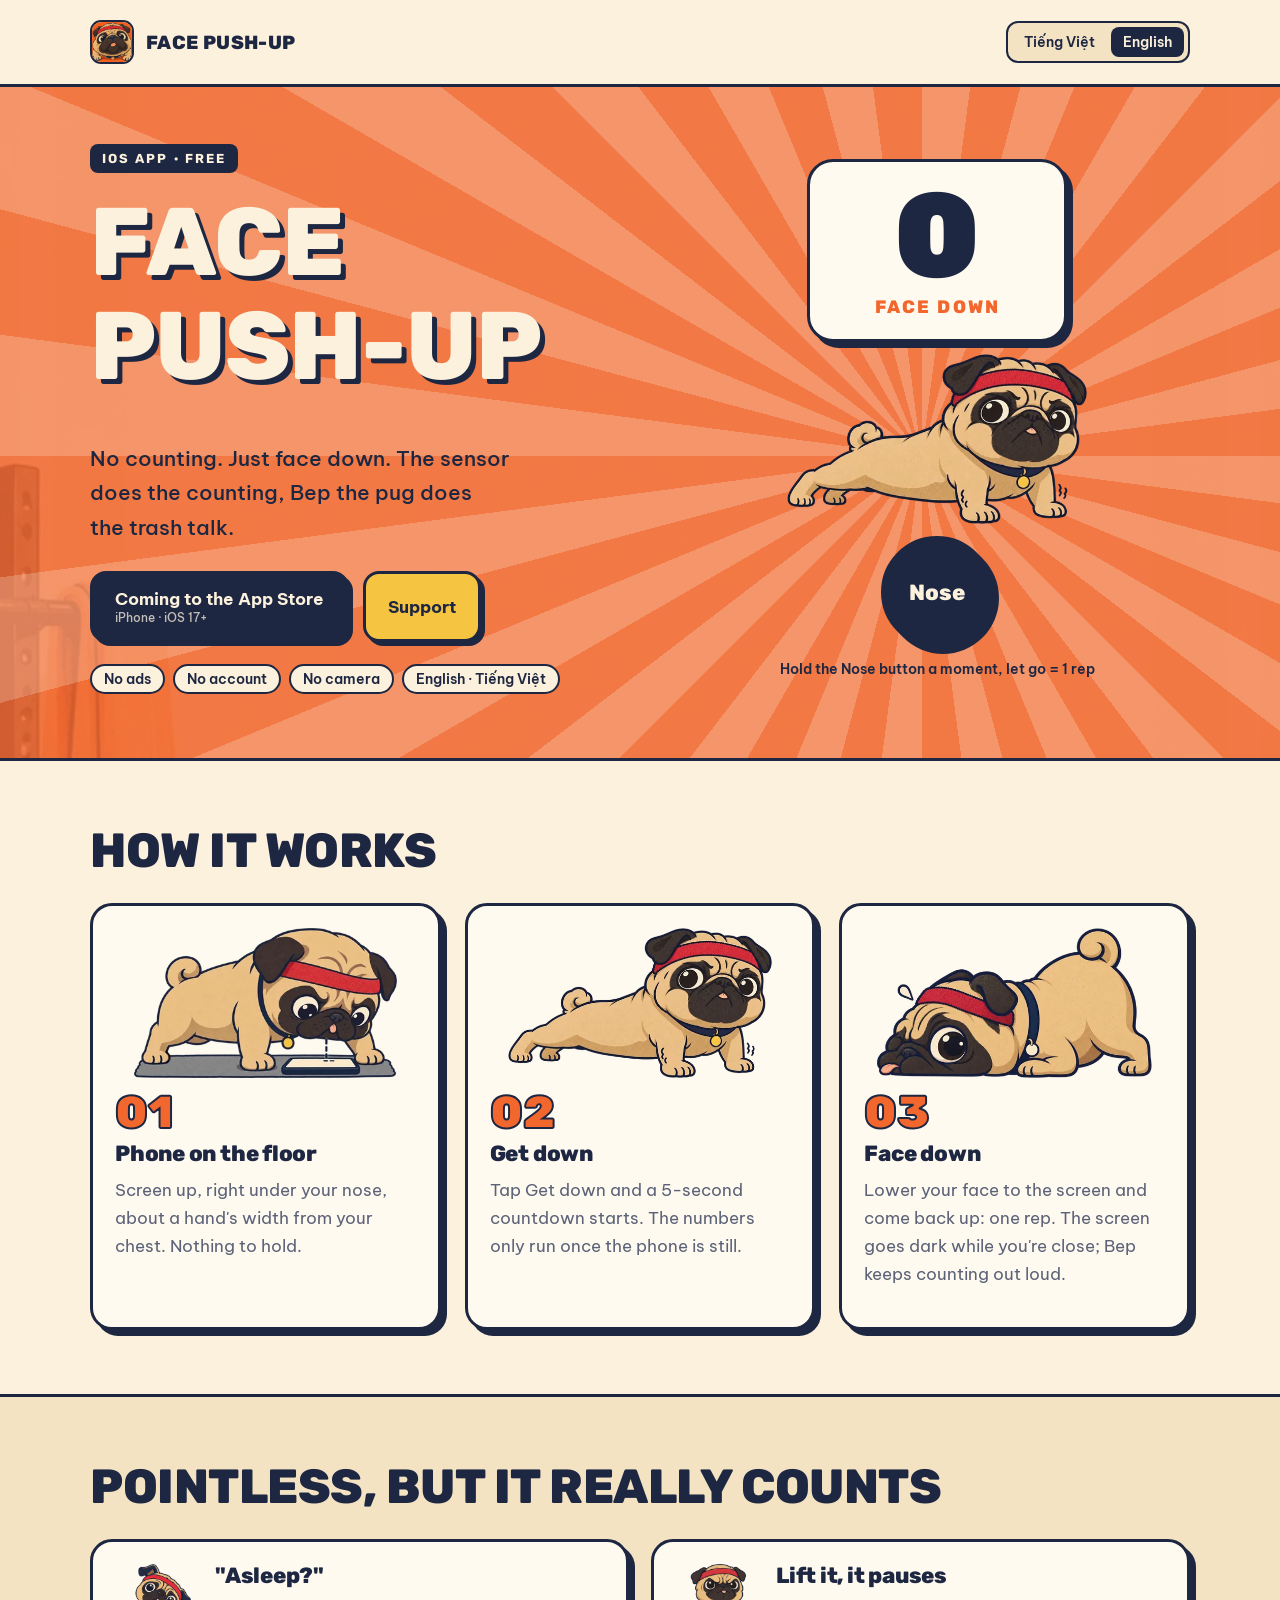
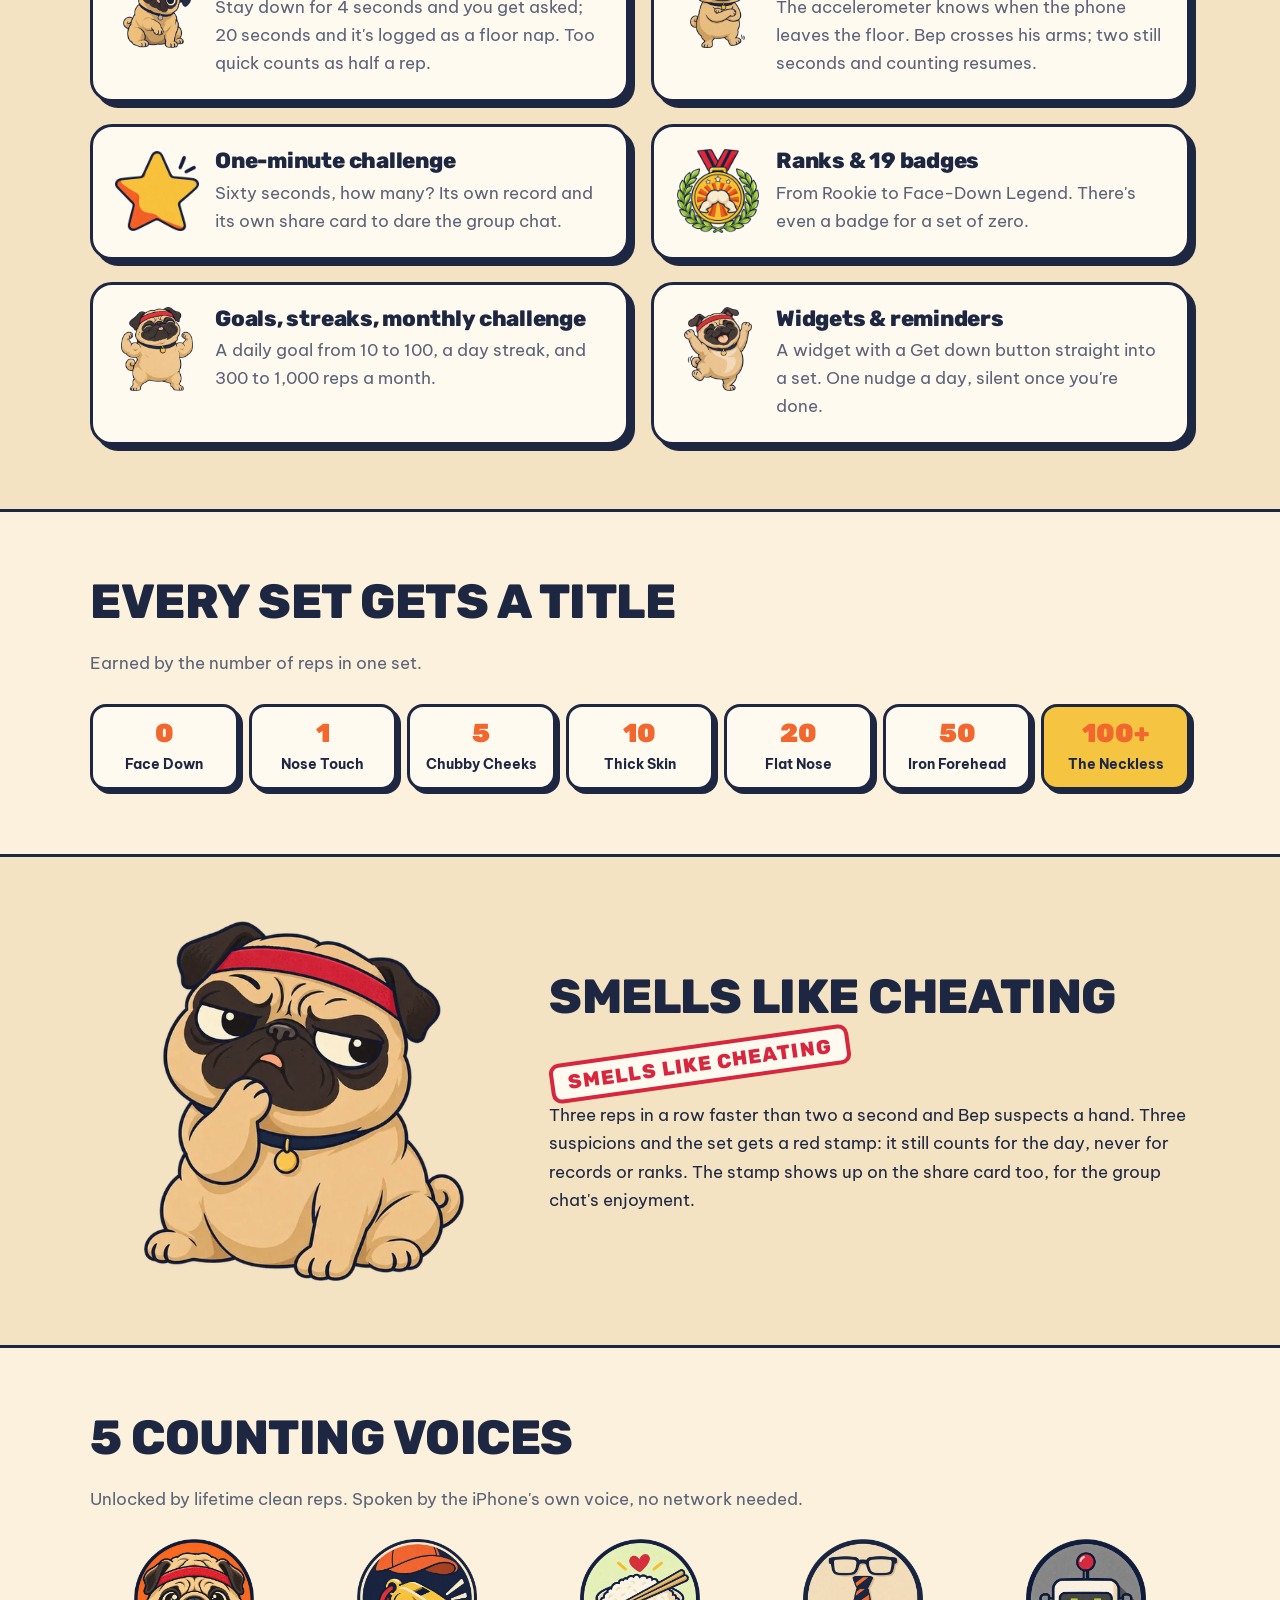
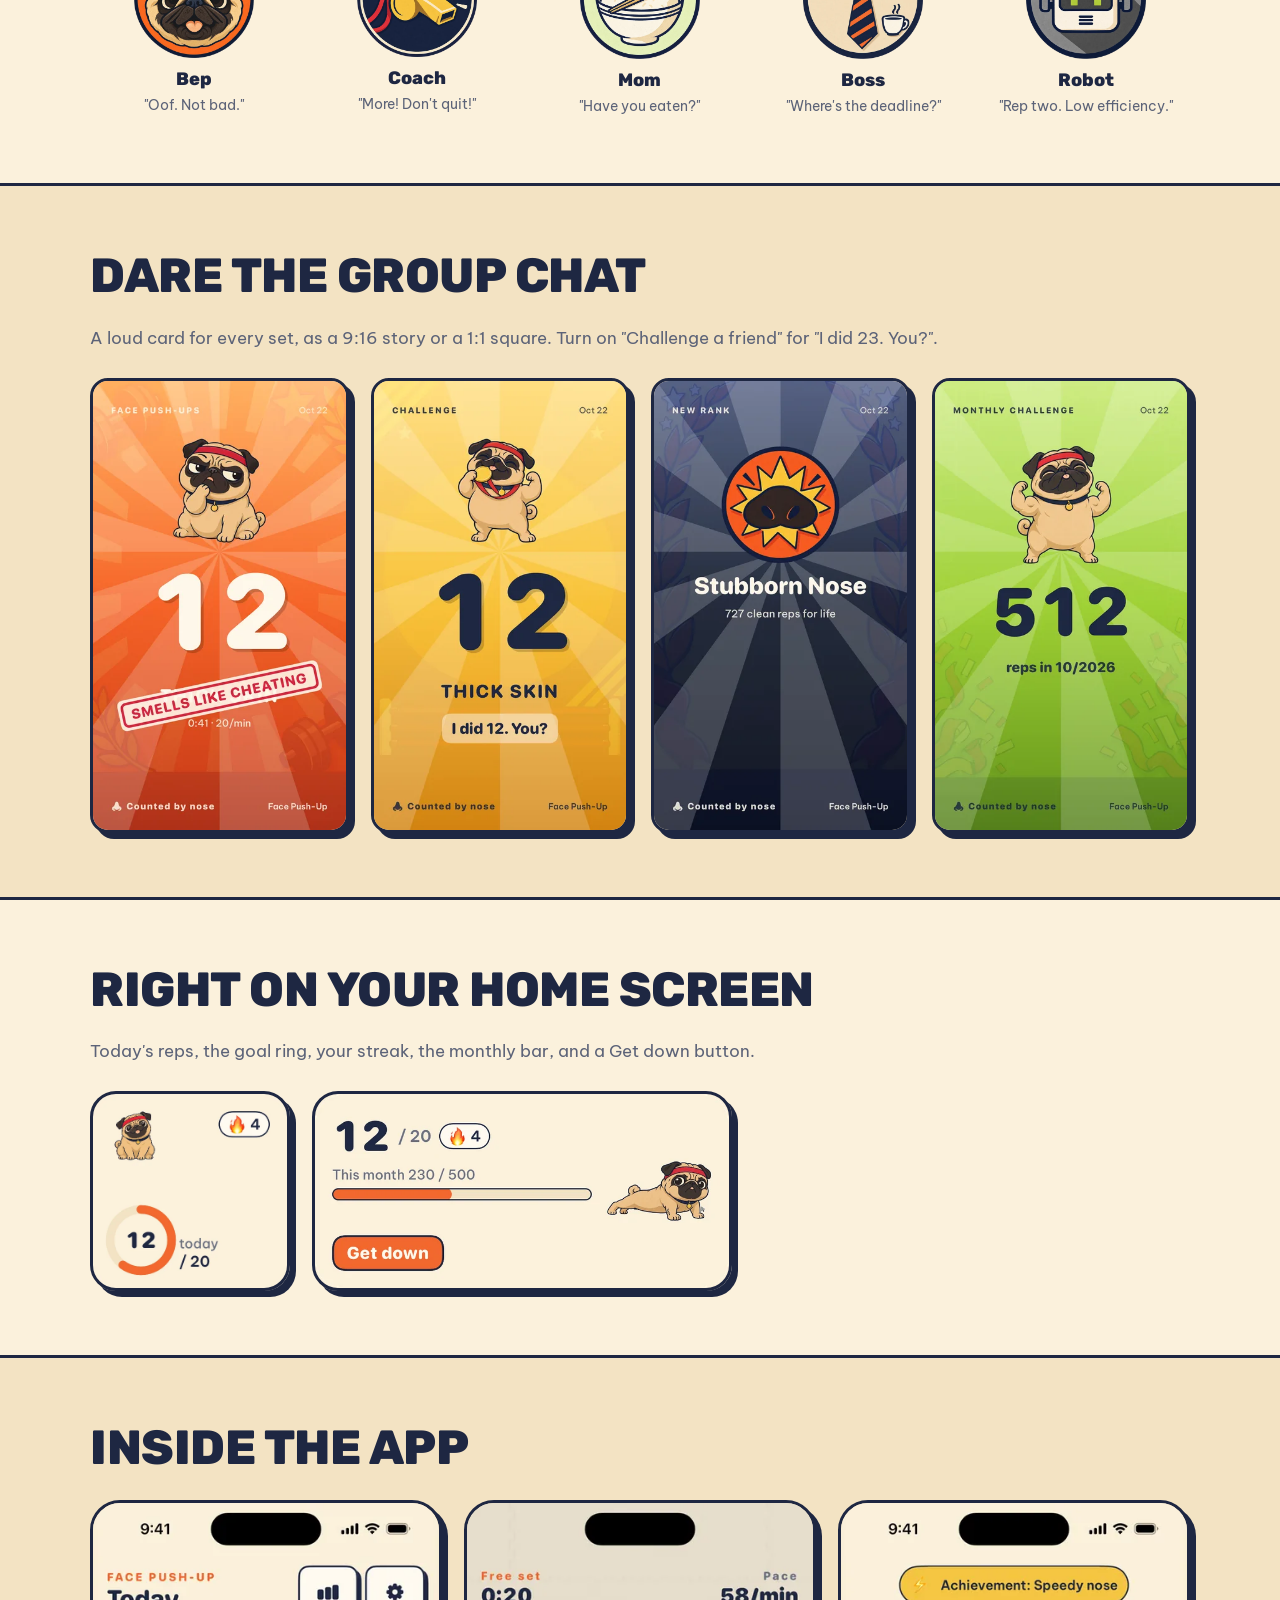
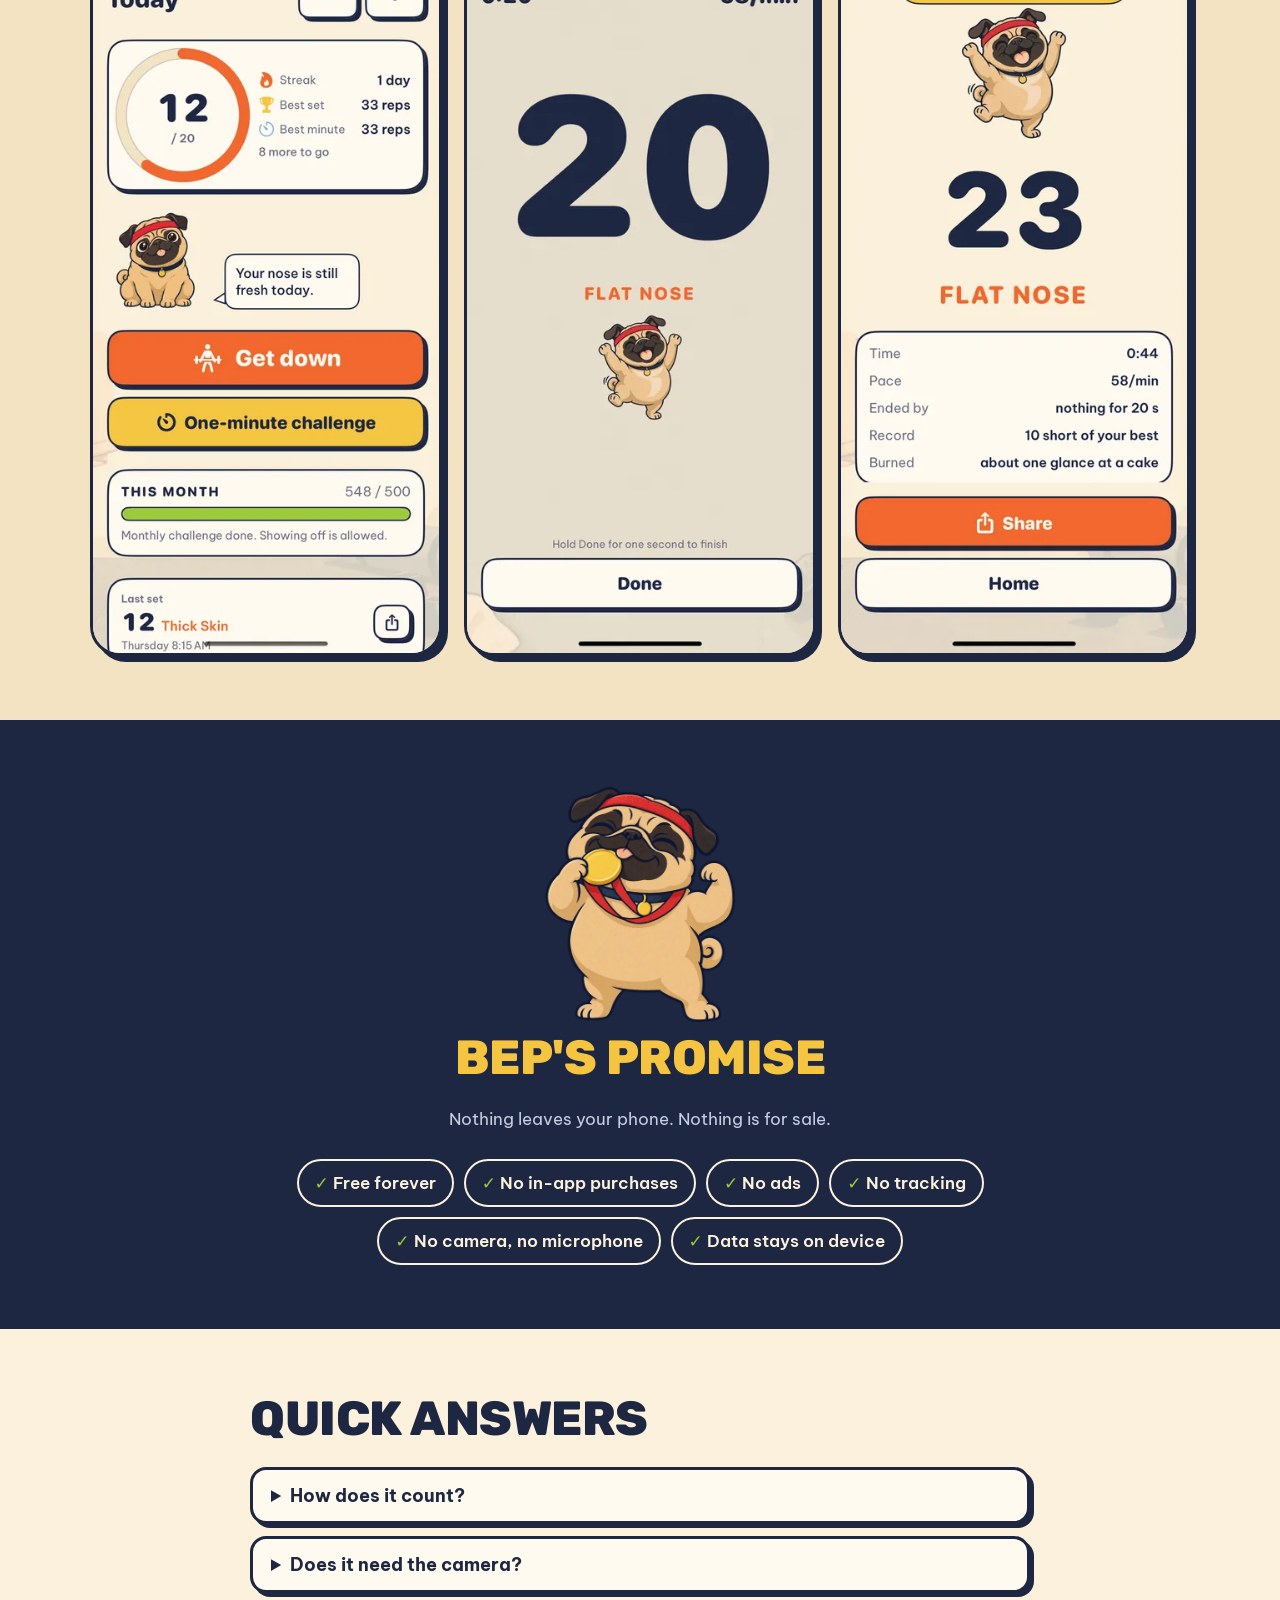
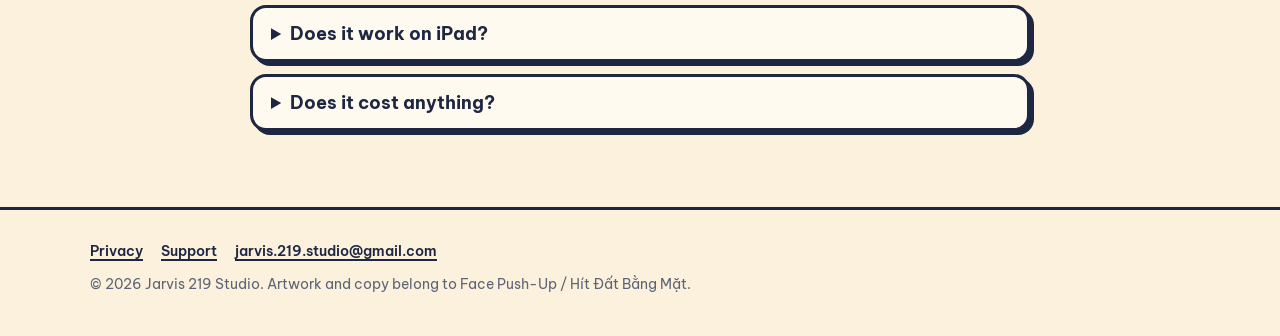
==== en/index.html @ 67f5a0e6 "Landing page, privacy policy and support for Hít Đất Bằng Mặt Static, bilingual (vi at /, en at /en/" ====
<!doctype html>
<html lang="en">
<head>
<meta charset="utf-8">
<meta name="viewport" content="width=device-width, initial-scale=1">
<title>Face Push-Up · Face down, the phone counts</title>
<meta name="description" content="Put your iPhone face up on the floor under your nose and the proximity sensor counts your push-ups. Bep the pug counts out loud, asks &quot;asleep?&quot; and stamps SMELLS LIKE CHEATING on hand-made reps. Free, offline.">
<link rel="canonical" href="https://jarvis219.github.io/hit-dat-bang-mat-site/en/">
<link rel="alternate" hreflang="vi" href="https://jarvis219.github.io/hit-dat-bang-mat-site/">
<link rel="alternate" hreflang="en" href="https://jarvis219.github.io/hit-dat-bang-mat-site/en/">
<link rel="alternate" hreflang="x-default" href="https://jarvis219.github.io/hit-dat-bang-mat-site/">
<meta name="theme-color" content="#F2672E">
<meta property="og:type" content="website">
<meta property="og:site_name" content="Hít Đất Bằng Mặt · Face Push-Up">
<meta property="og:title" content="Face Push-Up · Face down, the phone counts">
<meta property="og:description" content="Put your iPhone face up on the floor under your nose and the proximity sensor counts your push-ups. Bep the pug counts out loud, asks &quot;asleep?&quot; and stamps SMELLS LIKE CHEATING on hand-made reps. Free, offline.">
<meta property="og:url" content="https://jarvis219.github.io/hit-dat-bang-mat-site/en/">
<meta property="og:image" content="https://jarvis219.github.io/hit-dat-bang-mat-site/assets/og-en.png">
<meta property="og:image:width" content="1200">
<meta property="og:image:height" content="630">
<meta name="twitter:card" content="summary_large_image">
<meta name="twitter:image" content="https://jarvis219.github.io/hit-dat-bang-mat-site/assets/og-en.png">
<link rel="icon" type="image/png" sizes="32x32" href="../assets/favicon-32.png">
<link rel="apple-touch-icon" href="../assets/apple-touch-icon.png">
<link rel="preconnect" href="https://fonts.googleapis.com">
<link rel="preconnect" href="https://fonts.gstatic.com" crossorigin>
<link href="https://fonts.googleapis.com/css2?family=Be+Vietnam+Pro:wght@400;500;600;700&family=Rubik:wght@700;800;900&display=swap" rel="stylesheet">
<link rel="stylesheet" href="../assets/style.css?v=6ec8cf7a">
</head>
<body>
<div class="wrap top">
  <a class="brand" href="../"><img src="../assets/img/icon.webp" width="44" height="44" alt=""><span>Face Push-Up</span></a>
  <nav class="lang-switch" aria-label="Language"><a href="../" hreflang="vi">Tiếng Việt</a><a href="../en/" hreflang="en" aria-current="true">English</a></nav>
</div>

<main>
  <div class="hero-band">
    <div class="wrap hero">
      <div>
        <div class="eyebrow">iOS app · free</div>
        <h1>Face<br>Push-Up</h1>
        <p class="tagline">No counting. Just face down. The sensor does the counting, Bep the pug does the trash talk.</p>
        <div class="cta">
          <span class="btn primary" aria-disabled="true"><span>Coming to the App Store<small>iPhone · iOS 17+</small></span></span>
          <a class="btn ghost" href="../support/#en">Support</a>
        </div>
        <div class="pills"><span class="pill">No ads</span><span class="pill">No account</span><span class="pill">No camera</span><span class="pill">English · Tiếng Việt</span></div>
      </div>
      <div class="stage" id="stage">
        <div class="quip" id="quip" aria-live="polite"></div>
        <div class="counter"><b id="count">0</b><div class="title" id="title">Face Down</div></div>
        <img class="pug" id="pug" src="../assets/img/mascot_plank.webp" alt="">
        <button type="button" class="nose" id="nose">Nose</button>
        <div class="hint">Hold the Nose button a moment, let go = 1 rep</div>
      </div>
    </div>
  </div>

  <section>
    <div class="wrap">
      <h2>How it works</h2>
      <div class="grid3">
      <div class="card step"><img src="../assets/img/onb_place.webp" alt="" loading="lazy"><div class="n">01</div><h3>Phone on the floor</h3><p class="muted">Screen up, right under your nose, about a hand&#x27;s width from your chest. Nothing to hold.</p></div>
      <div class="card step"><img src="../assets/img/mascot_plank.webp" alt="" loading="lazy"><div class="n">02</div><h3>Get down</h3><p class="muted">Tap Get down and a 5-second countdown starts. The numbers only run once the phone is still.</p></div>
      <div class="card step"><img src="../assets/img/mascot_down.webp" alt="" loading="lazy"><div class="n">03</div><h3>Face down</h3><p class="muted">Lower your face to the screen and come back up: one rep. The screen goes dark while you&#x27;re close; Bep keeps counting out loud.</p></div>
      </div>
    </div>
  </section>

  <section class="alt">
    <div class="wrap">
      <h2>Pointless, but it really counts</h2>
      <div class="grid2">
      <div class="card feature"><img src="../assets/img/mascot_question.webp" alt="" loading="lazy"><div><h3>&quot;Asleep?&quot;</h3><p>Stay down for 4 seconds and you get asked; 20 seconds and it&#x27;s logged as a floor nap. Too quick counts as half a rep.</p></div></div>
      <div class="card feature"><img src="../assets/img/mascot_armscrossed.webp" alt="" loading="lazy"><div><h3>Lift it, it pauses</h3><p>The accelerometer knows when the phone leaves the floor. Bep crosses his arms; two still seconds and counting resumes.</p></div></div>
      <div class="card feature"><img src="../assets/img/fx_star.webp" alt="" loading="lazy"><div><h3>One-minute challenge</h3><p>Sixty seconds, how many? Its own record and its own share card to dare the group chat.</p></div></div>
      <div class="card feature"><img src="../assets/img/rank_5.webp" alt="" loading="lazy"><div><h3>Ranks &amp; 19 badges</h3><p>From Rookie to Face-Down Legend. There&#x27;s even a badge for a set of zero.</p></div></div>
      <div class="card feature"><img src="../assets/img/mascot_flex.webp" alt="" loading="lazy"><div><h3>Goals, streaks, monthly challenge</h3><p>A daily goal from 10 to 100, a day streak, and 300 to 1,000 reps a month.</p></div></div>
      <div class="card feature"><img src="../assets/img/mascot_cheer.webp" alt="" loading="lazy"><div><h3>Widgets &amp; reminders</h3><p>A widget with a Get down button straight into a set. One nudge a day, silent once you&#x27;re done.</p></div></div>
      </div>
    </div>
  </section>

  <section>
    <div class="wrap">
      <h2>Every set gets a title</h2>
      <p class="muted">Earned by the number of reps in one set.</p>
      <div class="ladder"><div><b>0</b><span>Face Down</span></div><div><b>1</b><span>Nose Touch</span></div><div><b>5</b><span>Chubby Cheeks</span></div><div><b>10</b><span>Thick Skin</span></div><div><b>20</b><span>Flat Nose</span></div><div><b>50</b><span>Iron Forehead</span></div><div><b>100+</b><span>The Neckless</span></div></div>
    </div>
  </section>

  <section class="alt">
    <div class="wrap cheat">
      <img src="../assets/img/mascot_suspicious.webp" alt="" loading="lazy">
      <div>
        <h2>Smells like cheating</h2>
        <p><span class="stamp">Smells like cheating</span></p>
        <p>Three reps in a row faster than two a second and Bep suspects a hand. Three suspicions and the set gets a red stamp: it still counts for the day, never for records or ranks. The stamp shows up on the share card too, for the group chat&#x27;s enjoyment.</p>
      </div>
    </div>
  </section>

  <section>
    <div class="wrap">
      <h2>5 counting voices</h2>
      <p class="muted">Unlocked by lifetime clean reps. Spoken by the iPhone&#x27;s own voice, no network needed.</p>
      <div class="voices"><figure><img src="../assets/img/voice_bep.webp" alt="" loading="lazy"><figcaption><b>Bep</b><span>&quot;Oof. Not bad.&quot;</span></figcaption></figure><figure><img src="../assets/img/voice_coach.webp" alt="" loading="lazy"><figcaption><b>Coach</b><span>&quot;More! Don&#x27;t quit!&quot;</span></figcaption></figure><figure><img src="../assets/img/voice_mom.webp" alt="" loading="lazy"><figcaption><b>Mom</b><span>&quot;Have you eaten?&quot;</span></figcaption></figure><figure><img src="../assets/img/voice_boss.webp" alt="" loading="lazy"><figcaption><b>Boss</b><span>&quot;Where&#x27;s the deadline?&quot;</span></figcaption></figure><figure><img src="../assets/img/voice_robot.webp" alt="" loading="lazy"><figcaption><b>Robot</b><span>&quot;Rep two. Low efficiency.&quot;</span></figcaption></figure></div>
    </div>
  </section>

  <section class="alt">
    <div class="wrap">
      <h2>Dare the group chat</h2>
      <p class="muted">A loud card for every set, as a 9:16 story or a 1:1 square. Turn on &quot;Challenge a friend&quot; for &quot;I did 23. You?&quot;.</p>
      <div class="shots cards"><img src="../assets/cards/session_en.webp" alt="" loading="lazy"><img src="../assets/cards/challenge_en.webp" alt="" loading="lazy"><img src="../assets/cards/rank_en.webp" alt="" loading="lazy"><img src="../assets/cards/month_en.webp" alt="" loading="lazy"></div>
    </div>
  </section>

  <section>
    <div class="wrap">
      <h2>Right on your home screen</h2>
      <p class="muted">Today&#x27;s reps, the goal ring, your streak, the monthly bar, and a Get down button.</p>
      <div class="widgets"><img class="w-small" src="../assets/widgets/en-small.webp" alt="" loading="lazy"><img class="w-medium" src="../assets/widgets/en-medium.webp" alt="" loading="lazy"></div>
    </div>
  </section>

  <section class="alt">
    <div class="wrap">
      <h2>Inside the app</h2>
      <div class="shots"><img src="../assets/shots/en-home.webp" alt="Today" loading="lazy"><img src="../assets/shots/en-session.webp" alt="Counting" loading="lazy"><img src="../assets/shots/en-summary.webp" alt="Summary" loading="lazy"></div>
    </div>
  </section>

  <section class="promise">
    <div class="wrap">
      <img src="../assets/img/mascot_champion.webp" alt="" width="190" style="margin:0 auto 10px" loading="lazy">
      <h2>Bep&#x27;s promise</h2>
      <p class="muted">Nothing leaves your phone. Nothing is for sale.</p>
      <ul><li>Free forever</li><li>No in-app purchases</li><li>No ads</li><li>No tracking</li><li>No camera, no microphone</li><li>Data stays on device</li></ul>
    </div>
  </section>

  <section>
    <div class="wrap" style="max-width:780px">
      <h2>Quick answers</h2>
      <details><summary>How does it count?</summary><p>With the proximity sensor at the top edge of the iPhone, the one that turns the screen off when you hold the phone to your ear. Face close switches it on, face up switches it off; each cycle is one rep.</p></details><details><summary>Does it need the camera?</summary><p>No. No camera, no microphone. The only permission it may ask for is notifications, and only after your first set.</p></details><details><summary>Does it work on iPad?</summary><p>No. iPads have no proximity sensor, so version 1.0 is iPhone only.</p></details><details><summary>Does it cost anything?</summary><p>No. Completely free, no in-app purchases, no ads. New voices unlock with the reps you do.</p></details>
    </div>
  </section>
</main>
<footer>
  <div class="wrap">
    <nav>
      <a href="../privacy/#en">Privacy</a>
      <a href="../support/#en">Support</a>
      <a href="mailto:jarvis.219.studio@gmail.com">jarvis.219.studio@gmail.com</a>
    </nav>
    <div>© 2026 Jarvis 219 Studio. Artwork and copy belong to Face Push-Up / Hít Đất Bằng Mặt.</div>
  </div>
</footer>

<audio id="thud" src="../assets/audio/snd_rep.m4a" preload="auto"></audio>
<audio id="droop" src="../assets/audio/snd_half.m4a" preload="auto"></audio>
<script>
(() => {
  // The app's rep rules in miniature: hold ≥ 150 ms, reps ≥ 400 ms apart, three gaps < 500 ms = suspicious.
  const T = {"titles": ["Face Down", "Nose Touch", "Chubby Cheeks", "Thick Skin", "Flat Nose", "Iron Forehead", "The Neckless"], "thresholds": [0, 1, 5, 10, 20, 50, 100], "half": "half a rep", "fast": "hand or face?", "ten": "Ten. Officially thick-skinned."}, img = "../assets/img/";
  const stage = document.getElementById("stage"), nose = document.getElementById("nose"), count = document.getElementById("count"),
        title = document.getElementById("title"), pug = document.getElementById("pug"), quip = document.getElementById("quip"),
        thud = document.getElementById("thud"), droop = document.getElementById("droop");
  let n = 0, downAt = 0, last = 0, gaps = [], quipTimer = 0, isDown = false;
  const play = (a) => { try { a.currentTime = 0; a.play(); } catch (e) {} };
  const say = (text, bad) => {
    quip.textContent = text; quip.className = "quip show" + (bad ? " bad" : "");
    clearTimeout(quipTimer); quipTimer = setTimeout(() => quip.className = "quip", 1600);
  };
  const mood = (m) => pug.src = img + "mascot_" + m + ".webp";
  const down = (ev) => { if (isDown) return; isDown = true; ev.preventDefault(); downAt = performance.now(); stage.classList.add("down"); mood("down"); };
  const up = () => {
    if (!isDown) return; isDown = false; stage.classList.remove("down");
    const now = performance.now();
    if (now - downAt < 150) { play(droop); say(T.half); mood("question"); return; }
    if (last && now - last < 400) { mood("plank"); return; }
    if (last) { gaps.push(now - last); if (gaps.length > 3) gaps.shift(); }
    last = now; n += 1; play(thud);
    count.textContent = n.toLocaleString(document.documentElement.lang);
    let i = 0; T.thresholds.forEach((t, k) => { if (n >= t) i = k; });
    title.textContent = T.titles[i];
    if (gaps.length === 3 && gaps.every(g => g < 500)) { say(T.fast, true); mood("suspicious"); gaps = []; return; }
    if (n === 10) say(T.ten);
    mood(n % 10 === 0 ? "cheer" : "plank");
  };
  nose.addEventListener("pointerdown", down);
  window.addEventListener("pointerup", up);
  window.addEventListener("pointercancel", up);
  nose.addEventListener("keydown", (ev) => { if ((ev.key === " " || ev.key === "Enter") && !ev.repeat) down(ev); });
  nose.addEventListener("keyup", (ev) => { if (ev.key === " " || ev.key === "Enter") up(); });
})();
</script>
</body>
</html>
---- assets/style.css ----
/* Hít Đất Bằng Mặt — "Gym bình dân": a retro screen-printed sports poster.
   Cream paper, burnt orange, navy ink, whistle yellow, lime. Chunky navy borders, hard offset shadows. */
:root {
  --cream: #FBF1DC;
  --cream-deep: #F3E3C3;
  --surface: #FFFAF0;
  --navy: #1E2742;
  --muted: #5C6378;
  --orange: #F2672E;
  --orange-soft: #FFD9C4;
  --yellow: #F5C542;
  --yellow-soft: #FCEBB5;
  --lime: #9CCB3B;
  --lime-soft: #E8F3C8;
  --red: #D7263D;
  --rubber: #8E8E8E;
  --display: "Rubik", "Be Vietnam Pro", system-ui, sans-serif;
  --sans: "Be Vietnam Pro", system-ui, -apple-system, sans-serif;
  --radius: 22px;
  --border: 3px solid var(--navy);
  --shadow: 6px 6px 0 var(--navy);
}

* { box-sizing: border-box; }
html { scroll-behavior: smooth; }
body {
  margin: 0;
  background: var(--cream);
  color: var(--navy);
  font: 400 17px/1.65 var(--sans);
  -webkit-font-smoothing: antialiased;
}
img { max-width: 100%; height: auto; display: block; }
a { color: var(--navy); text-decoration-thickness: 2px; text-underline-offset: 3px; }
a:hover { color: var(--orange); }
h1, h2, h3 { font-family: var(--display); font-weight: 800; line-height: 1.08; margin: 0 0 .45em; letter-spacing: -.01em; }
h1 { font-size: clamp(48px, 9vw, 96px); text-transform: uppercase; }
h2 { font-size: clamp(30px, 5vw, 48px); text-transform: uppercase; }
h3 { font-size: 22px; }
p { margin: 0 0 1em; }
.wrap { width: min(1100px, 100% - 40px); margin-inline: auto; }
.muted { color: var(--muted); }
.eyebrow { display: inline-block; font: 700 13px/1 var(--display); letter-spacing: .16em; text-transform: uppercase;
  background: var(--navy); color: var(--cream); padding: 8px 12px; border-radius: 8px; margin-bottom: 18px; }
.card { background: var(--surface); border: var(--border); border-radius: var(--radius); box-shadow: var(--shadow); padding: 22px; }

/* Top bar */
.top { display: flex; align-items: center; justify-content: space-between; gap: 12px; padding: 20px 0; }
.brand { display: flex; align-items: center; gap: 12px; text-decoration: none; color: var(--navy); font: 800 19px var(--display); text-transform: uppercase; letter-spacing: .02em; }
.brand img { width: 44px; height: 44px; border-radius: 11px; border: 2px solid var(--navy); }
.lang-switch { display: flex; gap: 4px; background: var(--cream-deep); padding: 4px; border-radius: 12px; border: 2px solid var(--navy); }
.lang-switch a { padding: 6px 12px; border-radius: 8px; text-decoration: none; color: var(--navy); font: 600 14px var(--sans); }
.lang-switch a[aria-current="true"] { background: var(--navy); color: var(--cream); }

/* Hero */
.hero-band { background: var(--orange) url("img/bg_gym.webp") center / cover; position: relative; border-block: var(--border); overflow: hidden; }
.hero-band::before { content: ""; position: absolute; inset: 0; background:
  repeating-conic-gradient(from 0deg at 72% 55%, rgba(255,250,240,.22) 0 7.5deg, transparent 7.5deg 15deg), rgba(242,103,46,.86); }
.hero > *, .grid3 > *, .grid2 > * { min-width: 0; }
.hero { position: relative; display: grid; grid-template-columns: minmax(0, 1.05fr) minmax(0, .95fr); gap: 36px; align-items: center; padding: 56px 0 64px; }
.hero h1 { color: var(--cream); text-shadow: 5px 5px 0 var(--navy); }
.hero .tagline { font-size: 21px; font-weight: 500; color: var(--navy); max-width: 30ch; }
.cta { display: flex; flex-wrap: wrap; gap: 14px; margin-top: 26px; }
.btn { display: inline-flex; align-items: center; gap: 10px; padding: 14px 22px; border-radius: 16px; font: 700 17px var(--sans);
  text-decoration: none; border: var(--border); box-shadow: 4px 4px 0 var(--navy); transition: transform .08s, box-shadow .08s; }
.btn:active { transform: translate(3px, 3px); box-shadow: 1px 1px 0 var(--navy); }
.btn.primary { background: var(--navy); color: var(--cream); }
.btn.primary small { display: block; font: 500 12px var(--sans); opacity: .75; }
.btn.ghost { background: var(--yellow); color: var(--navy); }
.btn.ghost:hover { color: var(--navy); background: #f8d25e; }
.pills { display: flex; flex-wrap: wrap; gap: 8px; margin-top: 22px; }
.pill { background: var(--cream); border: 2px solid var(--navy); border-radius: 999px; padding: 4px 12px; font: 600 14px var(--sans); }

/* The tappable nose */
.stage { position: relative; display: grid; justify-items: center; gap: 12px; text-align: center; user-select: none; -webkit-user-select: none; }
.stage .counter { background: var(--surface); border: var(--border); border-radius: 26px; box-shadow: var(--shadow); padding: 14px 28px 18px; min-width: 260px; }
.stage .counter b { display: block; font: 900 clamp(72px, 12vw, 120px)/1 var(--display); font-variant-numeric: tabular-nums; }
.stage .title { font: 800 18px var(--display); letter-spacing: .12em; text-transform: uppercase; color: var(--orange); min-height: 1.4em; }
.stage .pug { width: min(300px, 80%); transition: transform .12s; }
.stage.down .pug { transform: translateY(14px) scaleY(.9); }
.stage .nose { width: 112px; height: 112px; border-radius: 50%; border: var(--border); box-shadow: var(--shadow); background: var(--navy);
  color: var(--cream); font: 800 22px var(--display); cursor: pointer; touch-action: none; transition: transform .06s, box-shadow .06s, background .06s; }
.stage.down .nose { transform: translate(4px, 4px); box-shadow: 2px 2px 0 var(--navy); background: var(--lime); color: var(--navy); }
.stage .hint { font: 600 14px var(--sans); color: var(--navy); }
.stage .quip { position: absolute; top: 4px; left: 50%; transform: translateX(-50%); white-space: nowrap; background: var(--yellow);
  border: 2px solid var(--navy); border-radius: 12px; padding: 4px 12px; font: 700 15px var(--sans); opacity: 0; transition: opacity .2s; pointer-events: none; }
.stage .quip.show { opacity: 1; }
.stage .quip.bad { background: var(--red); color: var(--cream); }

/* Sections */
section { padding: 64px 0; }
section.alt { background: var(--cream-deep); border-block: var(--border); }
.grid3 { display: grid; grid-template-columns: repeat(3, minmax(0, 1fr)); gap: 24px; margin-top: 26px; }
.grid2 { display: grid; grid-template-columns: repeat(2, minmax(0, 1fr)); gap: 22px; margin-top: 26px; }
.step img { height: 150px; width: auto; margin: 0 auto 12px; object-fit: contain; }
.step .n { font: 900 46px/1 var(--display); color: var(--orange); -webkit-text-stroke: 2px var(--navy); margin-bottom: 6px; }
.feature { display: flex; gap: 16px; align-items: flex-start; }
.feature img { width: 84px; height: 84px; object-fit: contain; flex: none; }
.feature h3 { margin-bottom: .25em; }
.feature p { margin: 0; color: var(--muted); }

/* Titles ladder */
.ladder { display: grid; grid-template-columns: repeat(7, minmax(0, 1fr)); gap: 10px; margin-top: 26px; }
.ladder div { background: var(--surface); border: var(--border); border-radius: 16px; padding: 14px 8px; text-align: center; box-shadow: 4px 4px 0 var(--navy); }
.ladder b { display: block; font: 900 26px/1 var(--display); color: var(--orange); }
.ladder span { display: block; font: 700 14px/1.3 var(--sans); margin-top: 8px; }
.ladder div:last-child { background: var(--yellow); }

/* Stamp */
.stamp { display: inline-block; font: 800 20px var(--display); letter-spacing: .06em; text-transform: uppercase; color: var(--red);
  border: 4px solid var(--red); border-radius: 10px; padding: 4px 14px; transform: rotate(-8deg); background: var(--surface); }
.cheat { display: grid; grid-template-columns: minmax(0, .8fr) minmax(0, 1.2fr); gap: 32px; align-items: center; }
.cheat img { max-width: 320px; margin: 0 auto; }

/* Voices */
.voices { display: grid; grid-template-columns: repeat(5, minmax(0, 1fr)); gap: 16px; margin-top: 26px; }
.voices figure { margin: 0; text-align: center; }
.voices img { width: 120px; margin: 0 auto 10px; }
.voices figcaption b { display: block; font: 800 18px var(--display); }
.voices figcaption span { font-size: 14px; color: var(--muted); }

/* Shots, cards, widgets */
.shots { display: grid; grid-template-columns: repeat(3, minmax(0, 1fr)); gap: 22px; margin-top: 26px; }
.shots img { border: var(--border); border-radius: 30px; box-shadow: var(--shadow); background: var(--surface); }
.shots.cards { grid-template-columns: repeat(4, minmax(0, 1fr)); }
.shots.cards img { border-radius: 18px; }
.widgets { display: flex; flex-wrap: wrap; gap: 22px; align-items: flex-start; margin-top: 26px; }
.widgets img { border: var(--border); border-radius: 26px; box-shadow: var(--shadow); }
.widgets .w-small { width: 200px; }
.widgets .w-medium { width: 420px; max-width: 100%; }

/* Promise */
.promise { background: var(--navy); color: var(--cream); text-align: center; }
.promise h2 { color: var(--yellow); }
.promise .muted { color: #c8cde0; }
.promise ul { list-style: none; padding: 0; margin: 26px auto 0; display: flex; flex-wrap: wrap; justify-content: center; gap: 10px; max-width: 820px; }
.promise li { border: 2px solid var(--cream); border-radius: 999px; padding: 8px 16px; font-weight: 600; }
.promise li::before { content: "✓ "; color: var(--lime); font-weight: 800; }

/* FAQ / docs */
details { background: var(--surface); border: var(--border); border-radius: 16px; padding: 14px 18px; margin-bottom: 12px; box-shadow: 4px 4px 0 var(--navy); }
summary { cursor: pointer; font: 700 18px var(--sans); }
details p { margin: 10px 0 0; color: var(--muted); }
.doc { padding: 10px 0 60px; max-width: 820px; }
.doc header { text-align: center; margin-bottom: 30px; }
.doc .mascot { width: 200px; margin: 0 auto 6px; }
.doc article { margin-bottom: 30px; }
.doc article h3 { margin-top: 1.2em; }
.doc .date { color: var(--muted); font-size: 15px; }
.seal { display: inline-block; background: var(--lime); border: 2px solid var(--navy); border-radius: 10px; padding: 4px 12px; font: 800 16px var(--display); text-transform: uppercase; }

/* Footer */
footer { border-top: var(--border); padding: 30px 0 40px; font-size: 14px; color: var(--muted); }
footer nav { display: flex; flex-wrap: wrap; gap: 18px; margin-bottom: 10px; }
footer a { font-weight: 600; }

@media (max-width: 860px) {
  .hero, .cheat { grid-template-columns: 1fr; }
  .hero { padding: 36px 0 48px; }
  .grid3, .grid2 { grid-template-columns: 1fr; }
  .ladder { grid-template-columns: repeat(4, minmax(0, 1fr)); }
  .voices { grid-template-columns: repeat(3, minmax(0, 1fr)); }
  .shots { grid-template-columns: repeat(2, minmax(0, 1fr)); }
  .shots.cards { grid-template-columns: repeat(2, minmax(0, 1fr)); }
}
@media (max-width: 480px) {
  .top .brand span { display: none; }
  .ladder { grid-template-columns: repeat(2, minmax(0, 1fr)); }
  .voices { grid-template-columns: repeat(2, minmax(0, 1fr)); }
  .shots { grid-template-columns: 1fr; }
  .widgets .w-small { width: calc(50% - 11px); }
}
@media (prefers-reduced-motion: reduce) {
  * { transition: none !important; scroll-behavior: auto !important; }
}
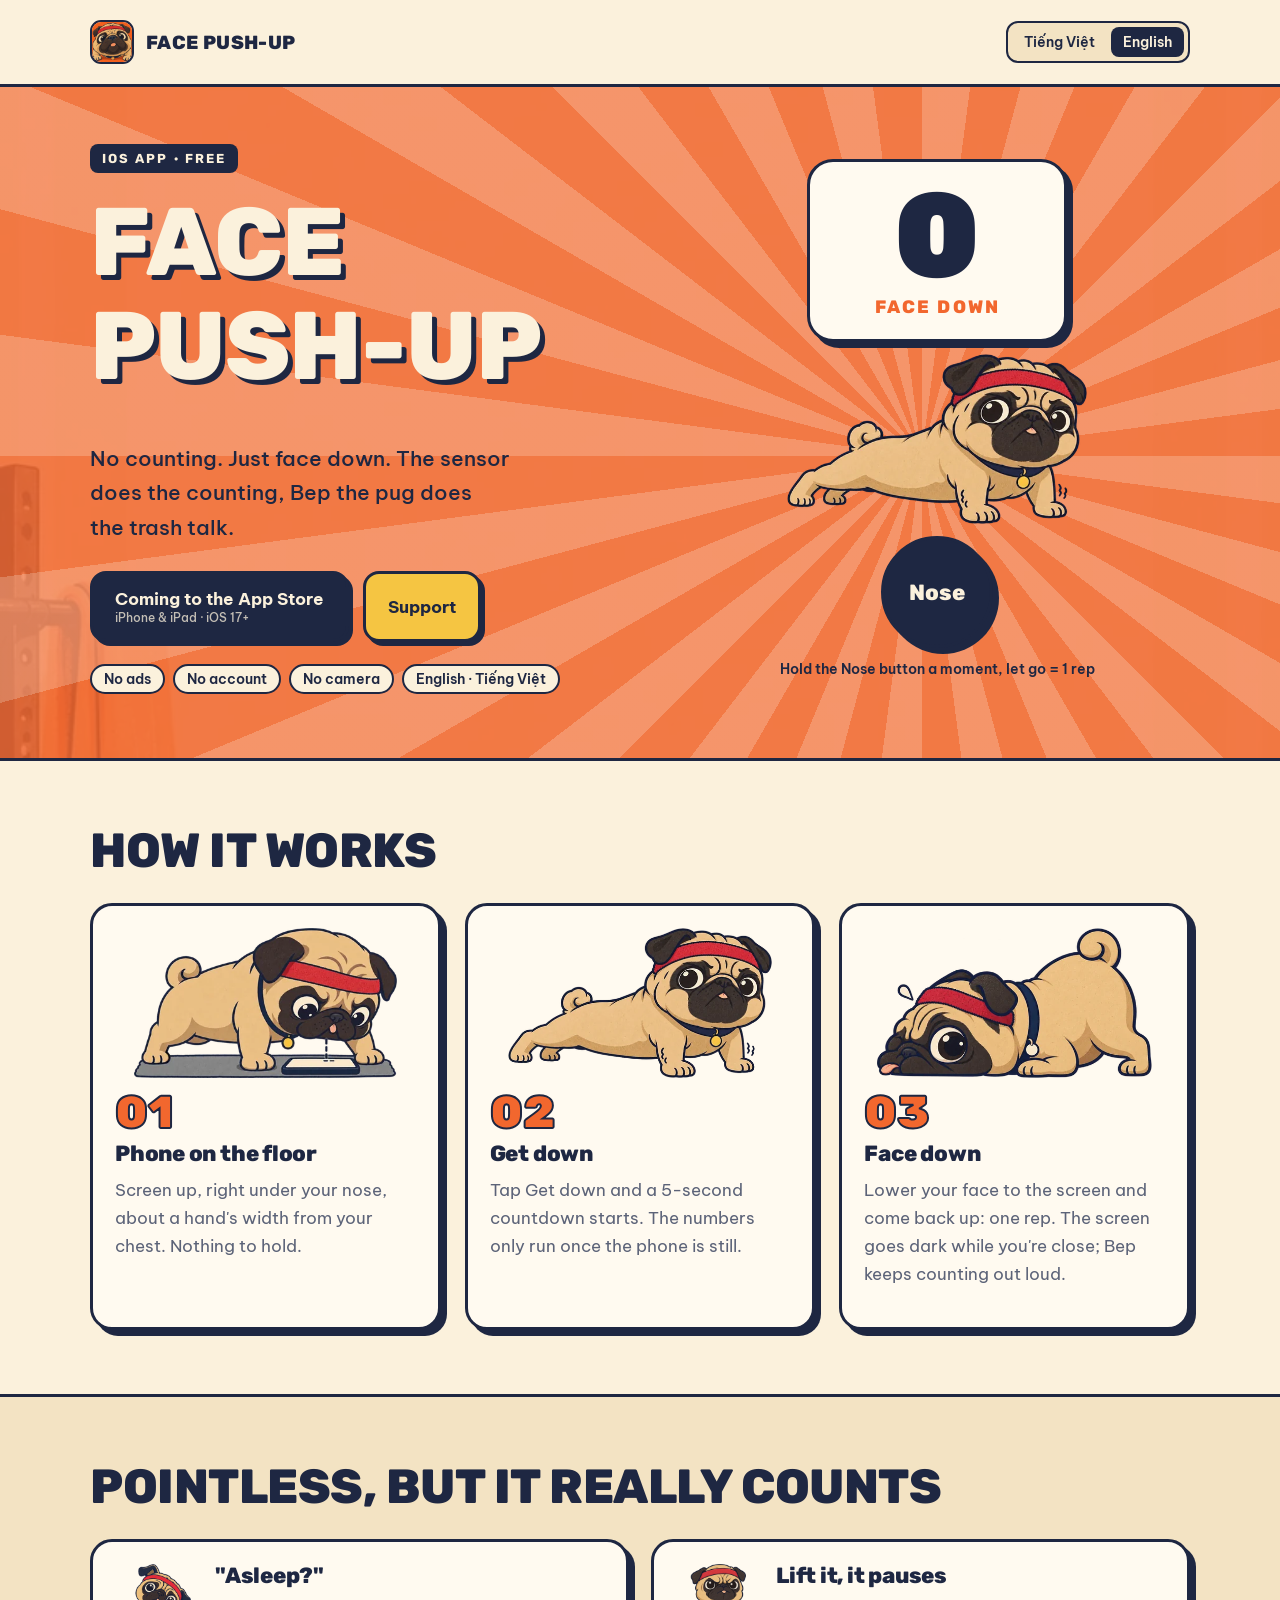
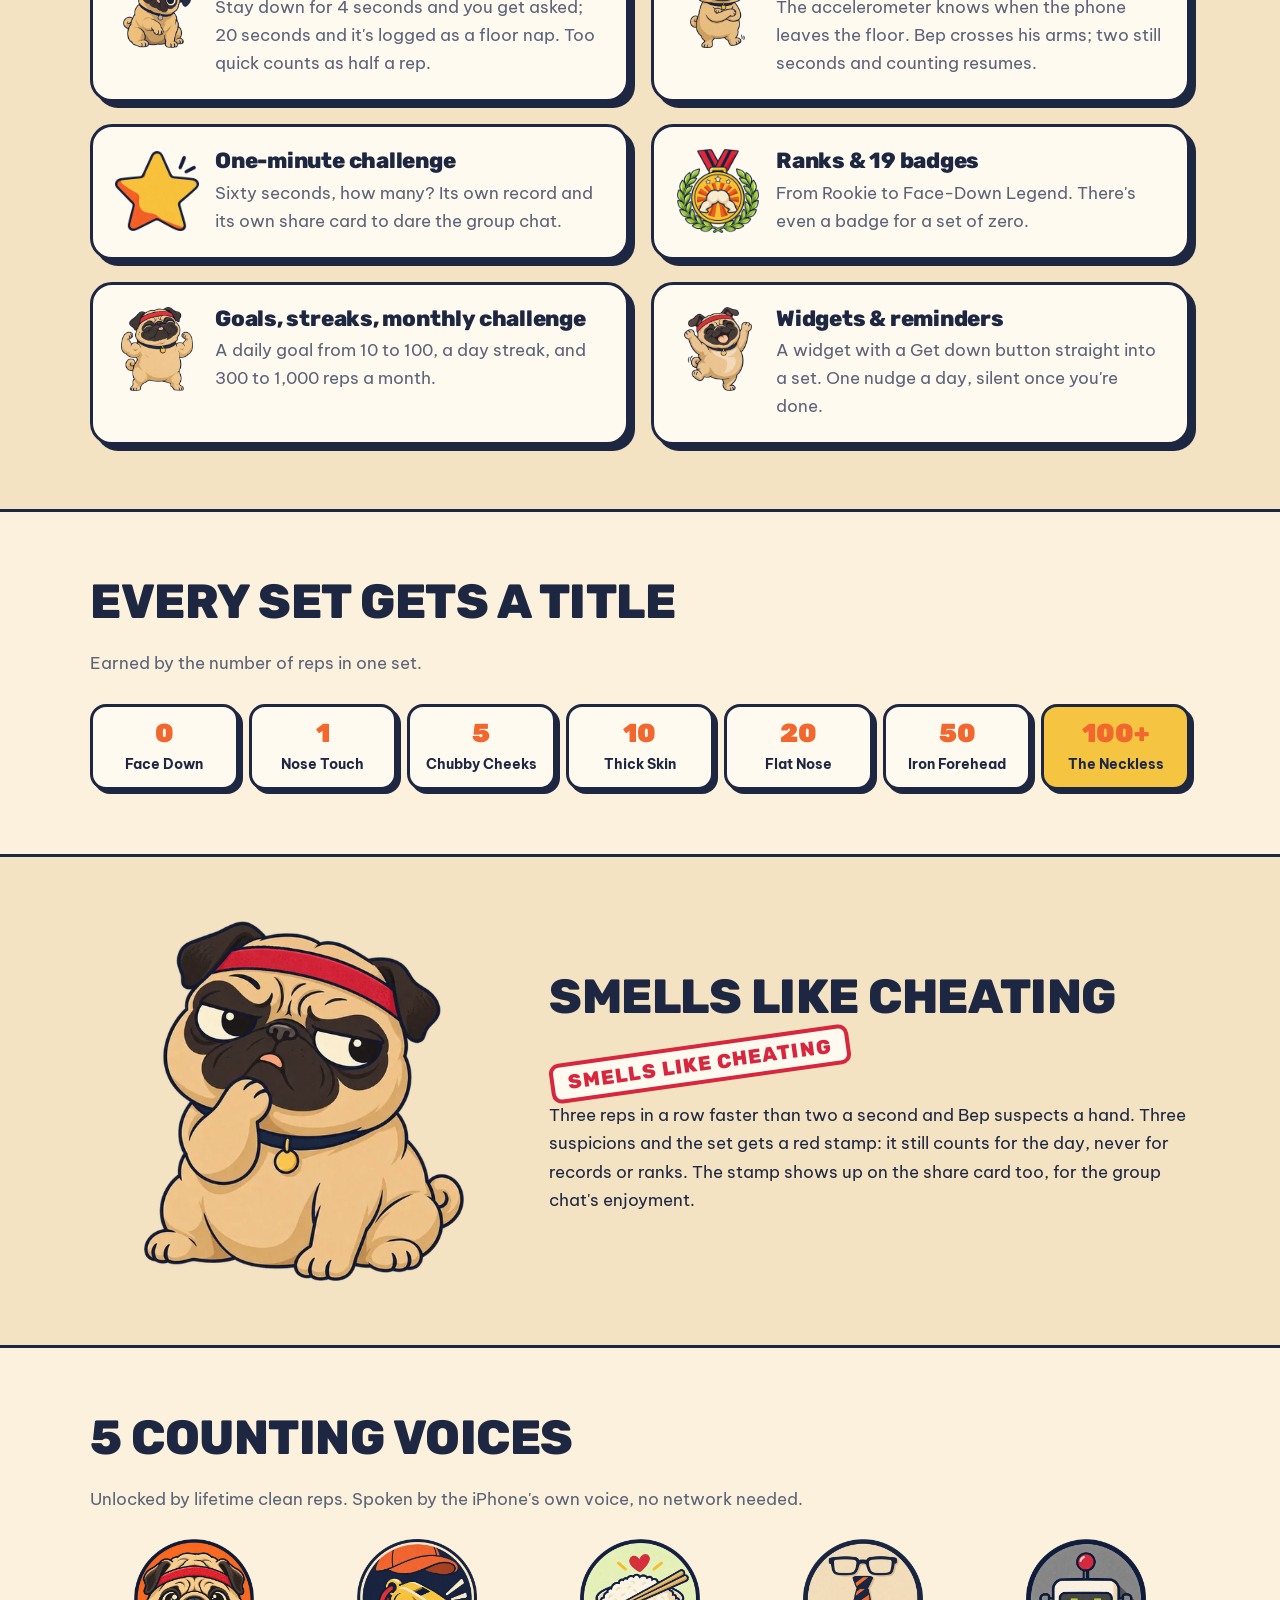
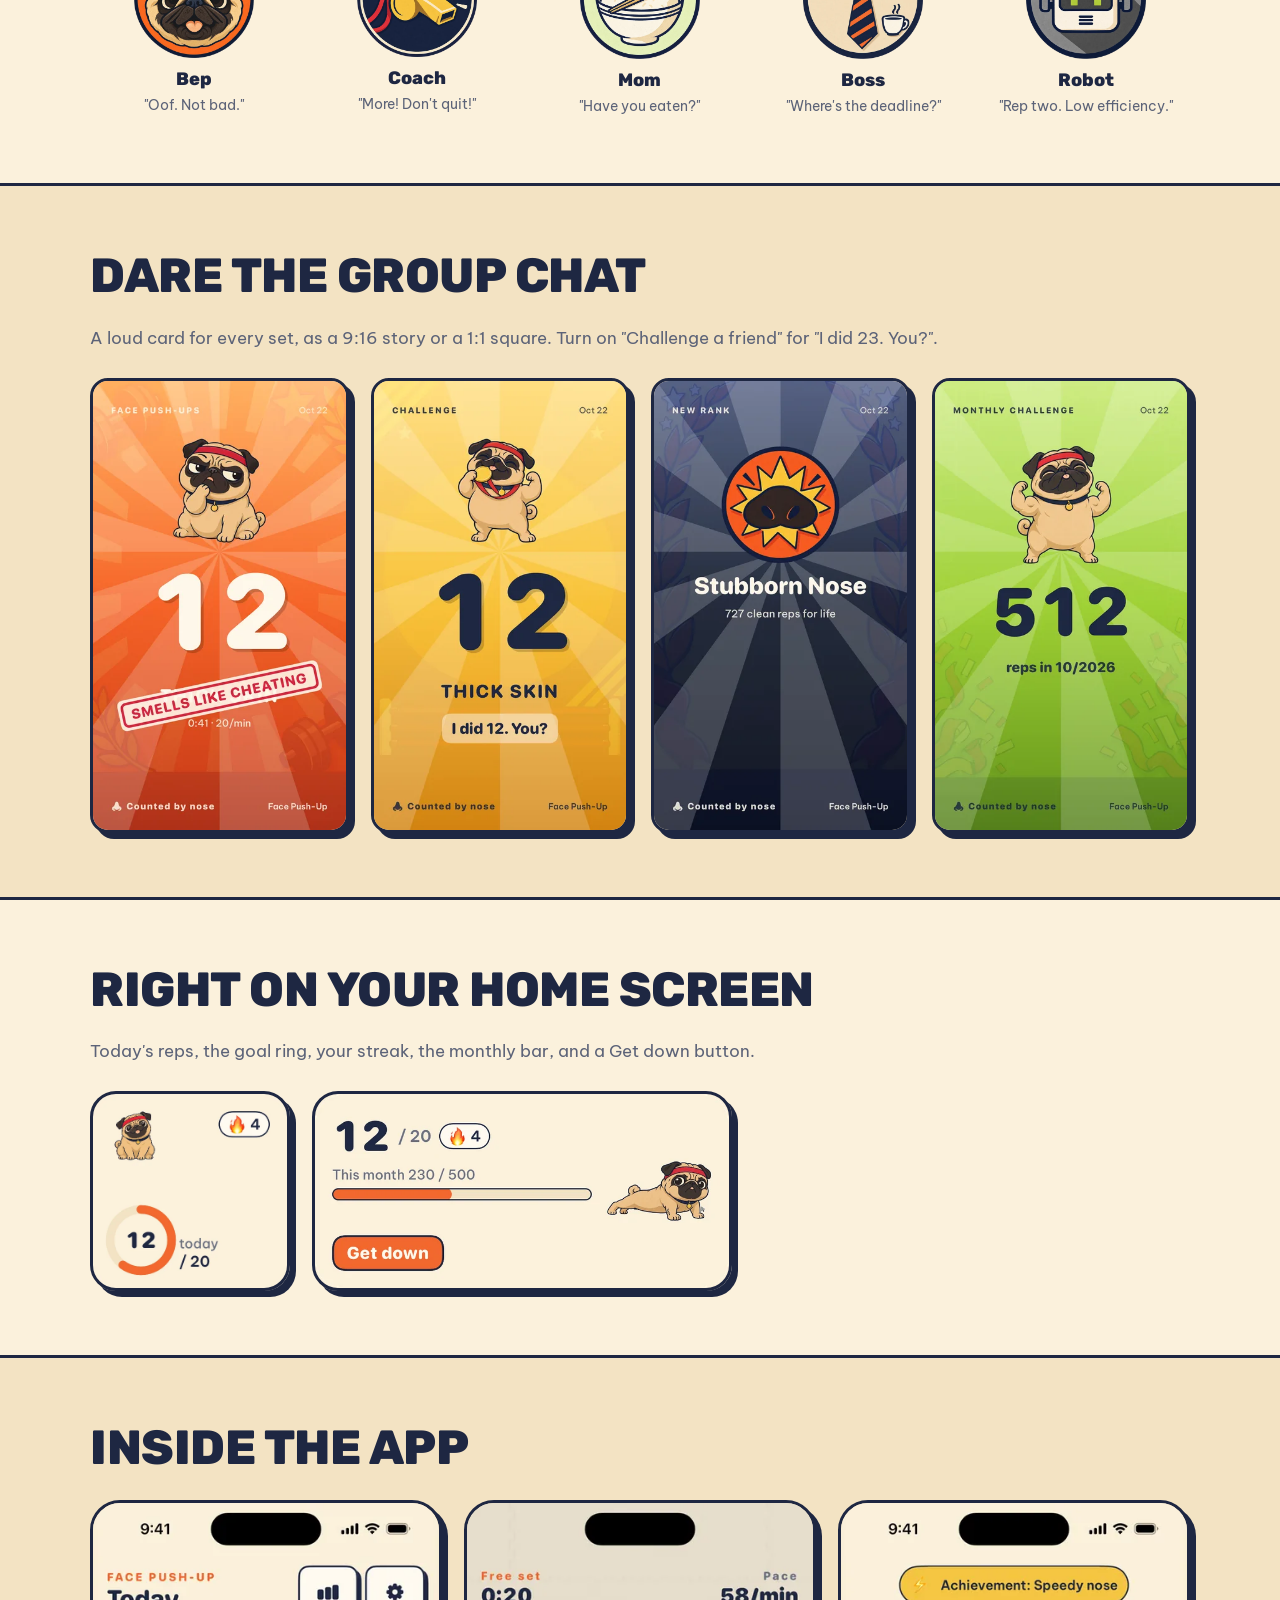
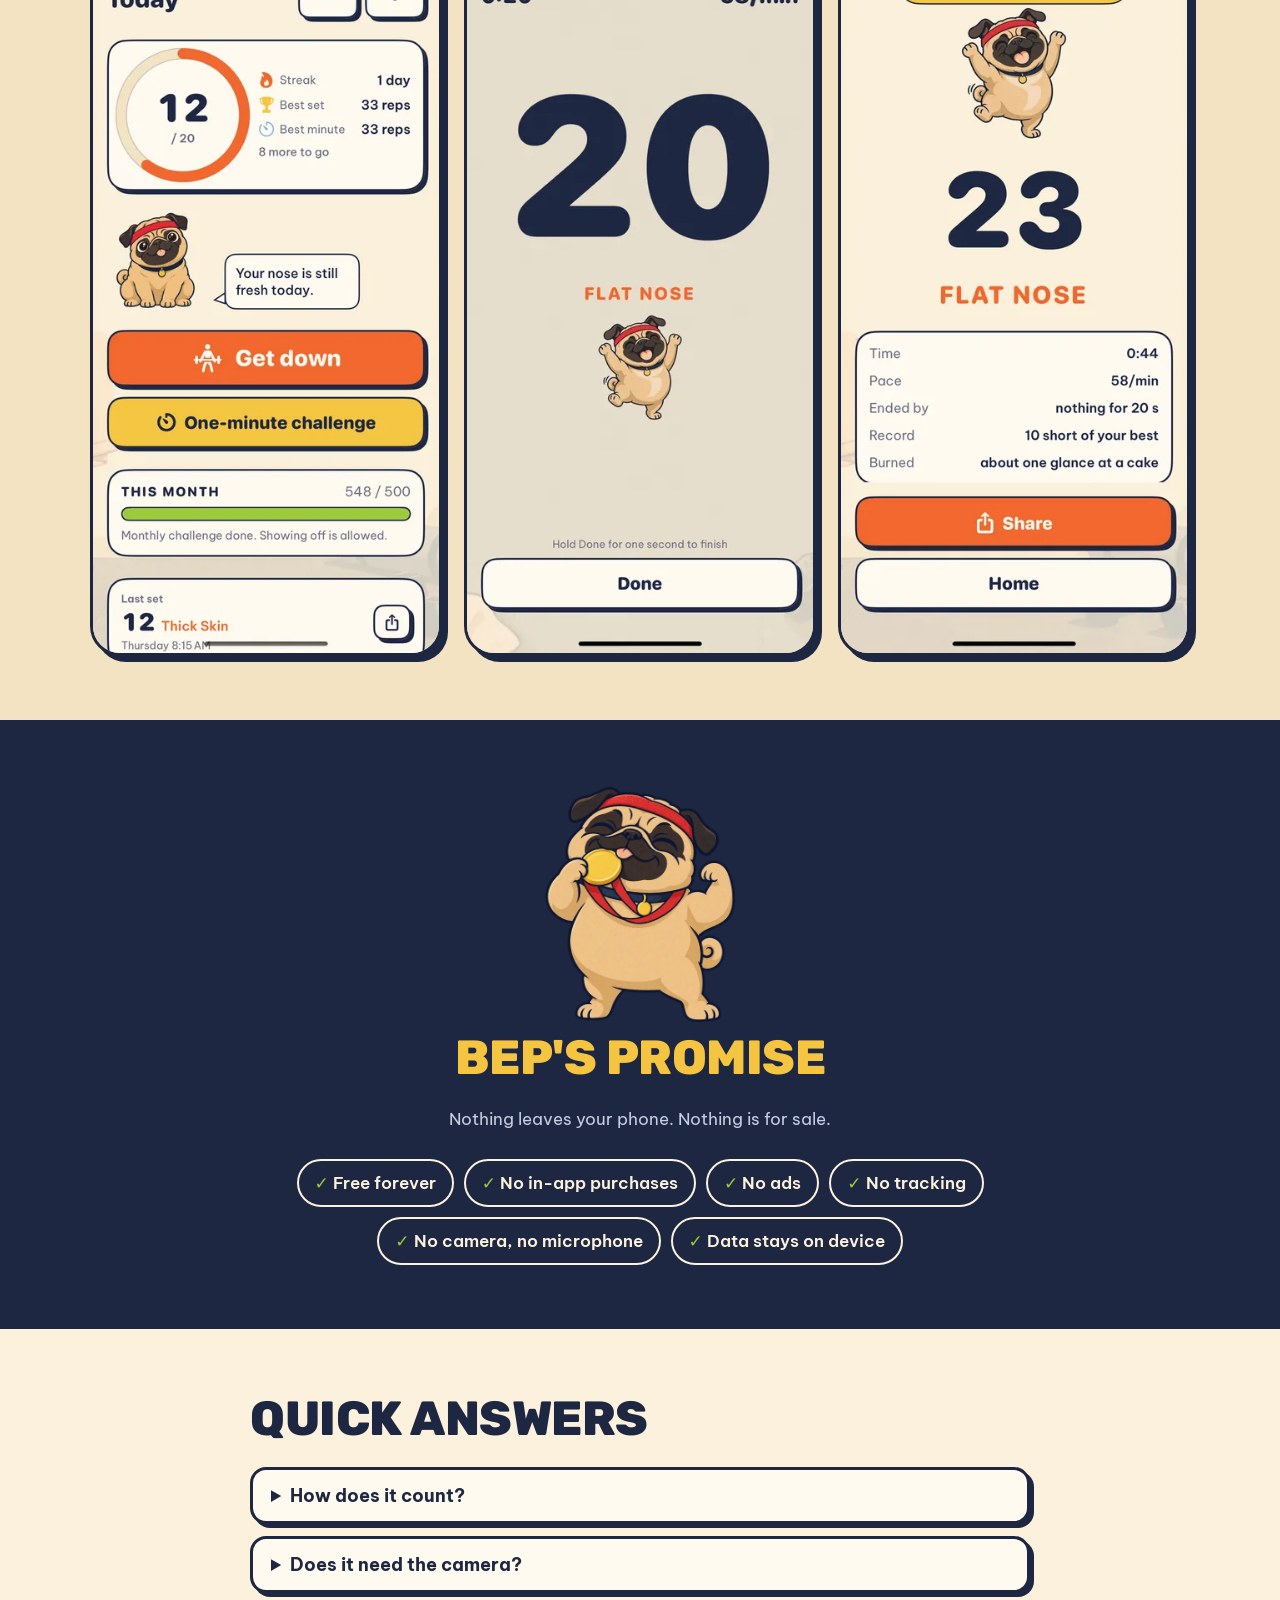
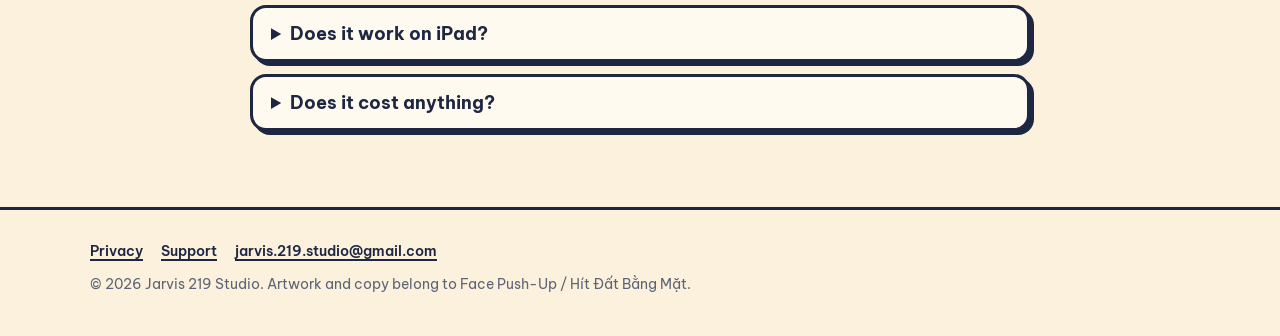
==== commit 27d5819d: "iPad works: nose-touch counting in the FAQ and support Co-Authored-By: Claude Opus 5.5 <noreply@anth" ====
--- a/en/index.html
+++ b/en/index.html
@@ -41,7 +41,7 @@
         <h1>Face<br>Push-Up</h1>
         <p class="tagline">No counting. Just face down. The sensor does the counting, Bep the pug does the trash talk.</p>
         <div class="cta">
-          <span class="btn primary" aria-disabled="true"><span>Coming to the App Store<small>iPhone · iOS 17+</small></span></span>
+          <span class="btn primary" aria-disabled="true"><span>Coming to the App Store<small>iPhone &amp; iPad · iOS 17+</small></span></span>
           <a class="btn ghost" href="../support/#en">Support</a>
         </div>
         <div class="pills"><span class="pill">No ads</span><span class="pill">No account</span><span class="pill">No camera</span><span class="pill">English · Tiếng Việt</span></div>
@@ -143,7 +143,7 @@
   <section>
     <div class="wrap" style="max-width:780px">
       <h2>Quick answers</h2>
-      <details><summary>How does it count?</summary><p>With the proximity sensor at the top edge of the iPhone, the one that turns the screen off when you hold the phone to your ear. Face close switches it on, face up switches it off; each cycle is one rep.</p></details><details><summary>Does it need the camera?</summary><p>No. No camera, no microphone. The only permission it may ask for is notifications, and only after your first set.</p></details><details><summary>Does it work on iPad?</summary><p>No. iPads have no proximity sensor, so version 1.0 is iPhone only.</p></details><details><summary>Does it cost anything?</summary><p>No. Completely free, no in-app purchases, no ads. New voices unlock with the reps you do.</p></details>
+      <details><summary>How does it count?</summary><p>With the proximity sensor at the top edge of the iPhone, the one that turns the screen off when you hold the phone to your ear. Face close switches it on, face up switches it off; each cycle is one rep.</p></details><details><summary>Does it need the camera?</summary><p>No. No camera, no microphone. The only permission it may ask for is notifications, and only after your first set.</p></details><details><summary>Does it work on iPad?</summary><p>Yes. iPads have no proximity sensor, so on iPad the screen itself is the sensor: lay it face up under your face and a nose touch is a rep. Half reps, &quot;asleep?&quot; and the cheat stamp all still apply.</p></details><details><summary>Does it cost anything?</summary><p>No. Completely free, no in-app purchases, no ads. New voices unlock with the reps you do.</p></details>
     </div>
   </section>
 </main>
